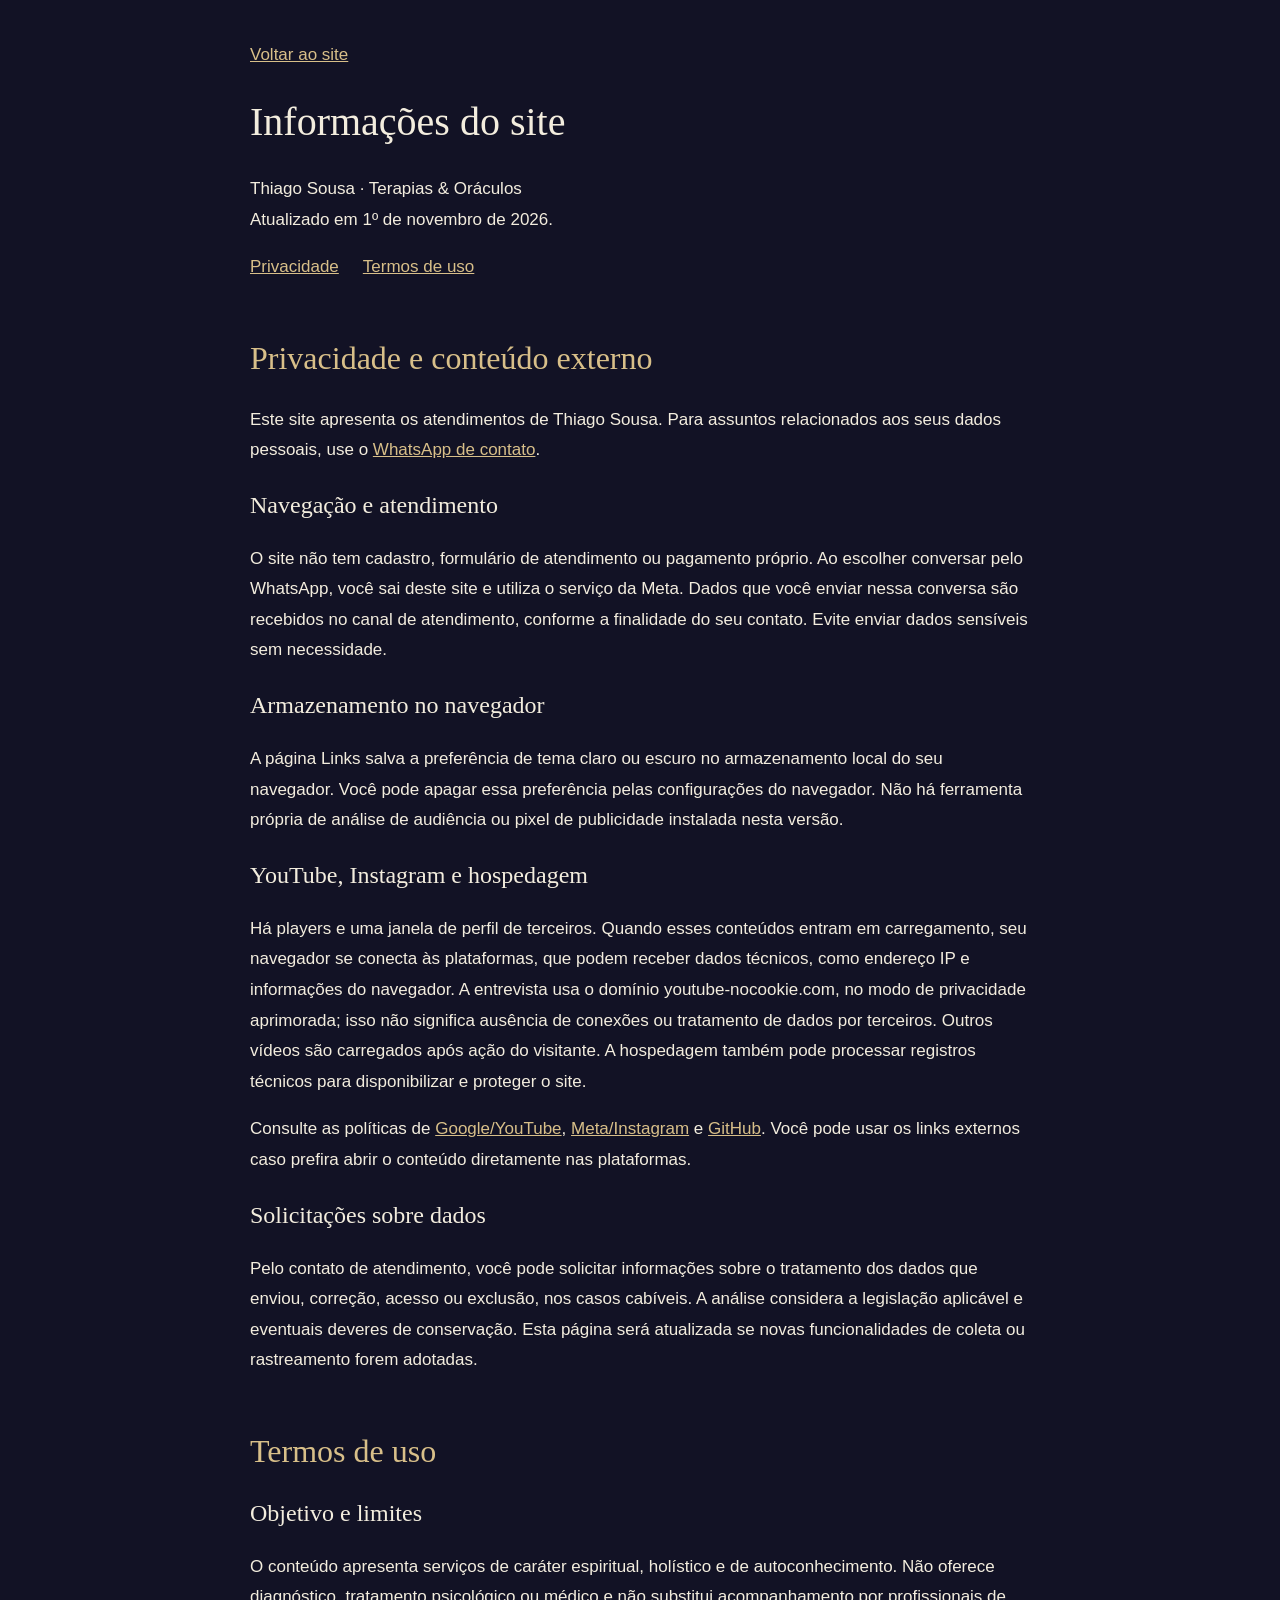
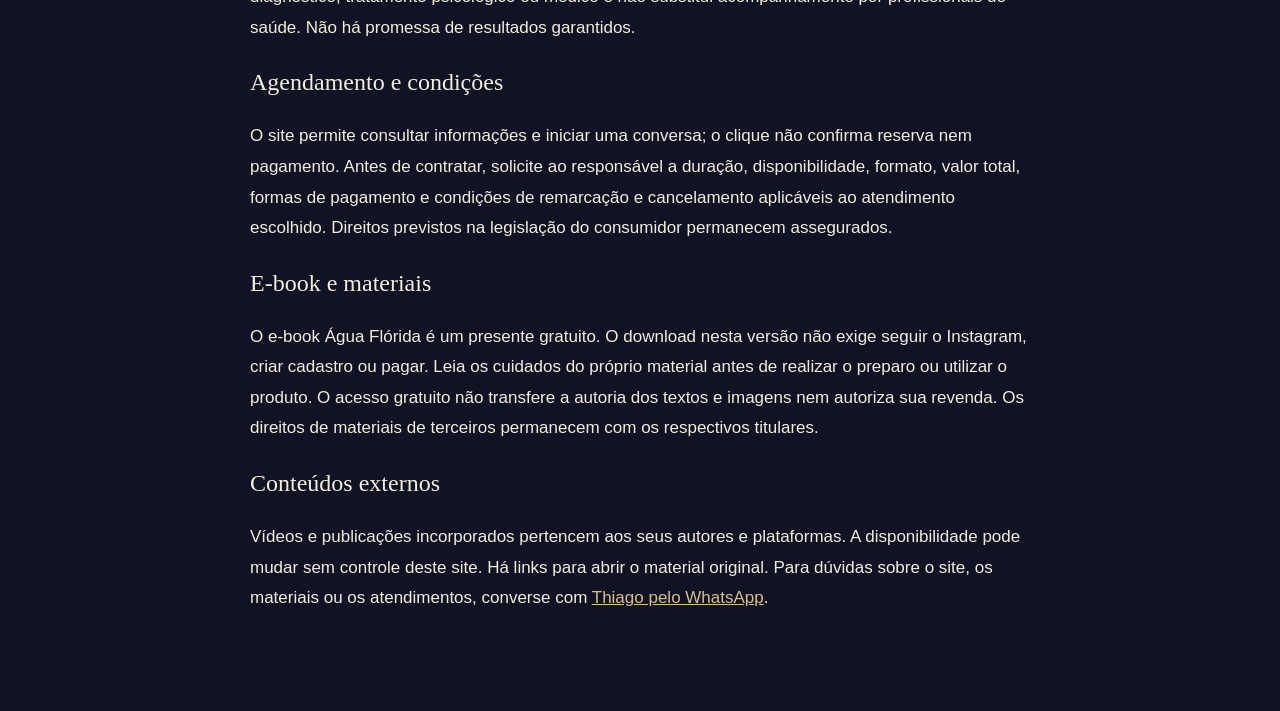
==== informacoes/index.html @ af16b1cb "Usa player nativo nas duas páginas e acrescenta informações de uso e privacidade" ====
<!doctype html><html lang="pt-BR"><head><meta charset="utf-8"><meta name="viewport" content="width=device-width,initial-scale=1"><title>Privacidade e termos | Thiago Sousa</title><meta name="description" content="Informações de privacidade, conteúdo externo e uso do site de Thiago Sousa."><link rel="canonical" href="https://thiagoterapiaseoraculos.github.io/meus-servicos/informacoes/"><style>body{margin:0;background:#121225;color:#f3edde;font:17px/1.8 Arial,sans-serif}main{max-width:780px;margin:auto;padding:40px 24px 80px}h1,h2,h3{font-family:Georgia,serif;line-height:1.25;font-weight:400}h1{font-size:40px}h2{font-size:32px;color:#d8bf89}h3{font-size:24px}a{color:#d8bf89}nav{display:flex;gap:24px;flex-wrap:wrap}a:focus-visible{outline:2px solid #d8bf89;outline-offset:4px}section{margin-top:55px;scroll-margin-top:24px}a{overflow-wrap:anywhere}</style></head><body><main><a href="../">Voltar ao site</a><h1>Informações do site</h1><p>Thiago Sousa · Terapias & Oráculos<br>Atualizado em 1º de novembro de 2026.</p><nav aria-label="Informações"><a href="#privacidade">Privacidade</a><a href="#termos">Termos de uso</a></nav>
<section id="privacidade"><h2>Privacidade e conteúdo externo</h2><p>Este site apresenta os atendimentos de Thiago Sousa. Para assuntos relacionados aos seus dados pessoais, use o <a href="https://wa.me/5561996540065">WhatsApp de contato</a>.</p><h3>Navegação e atendimento</h3><p>O site não tem cadastro, formulário de atendimento ou pagamento próprio. Ao escolher conversar pelo WhatsApp, você sai deste site e utiliza o serviço da Meta. Dados que você enviar nessa conversa são recebidos no canal de atendimento, conforme a finalidade do seu contato. Evite enviar dados sensíveis sem necessidade.</p><h3>Armazenamento no navegador</h3><p>A página Links salva a preferência de tema claro ou escuro no armazenamento local do seu navegador. Você pode apagar essa preferência pelas configurações do navegador. Não há ferramenta própria de análise de audiência ou pixel de publicidade instalada nesta versão.</p><h3>YouTube, Instagram e hospedagem</h3><p>Há players e uma janela de perfil de terceiros. Quando esses conteúdos entram em carregamento, seu navegador se conecta às plataformas, que podem receber dados técnicos, como endereço IP e informações do navegador. A entrevista usa o domínio youtube-nocookie.com, no modo de privacidade aprimorada; isso não significa ausência de conexões ou tratamento de dados por terceiros. Outros vídeos são carregados após ação do visitante. A hospedagem também pode processar registros técnicos para disponibilizar e proteger o site.</p><p>Consulte as políticas de <a href="https://policies.google.com/privacy">Google/YouTube</a>, <a href="https://privacycenter.instagram.com/policy/">Meta/Instagram</a> e <a href="https://docs.github.com/en/site-policy/privacy-policies/github-general-privacy-statement">GitHub</a>. Você pode usar os links externos caso prefira abrir o conteúdo diretamente nas plataformas.</p><h3>Solicitações sobre dados</h3><p>Pelo contato de atendimento, você pode solicitar informações sobre o tratamento dos dados que enviou, correção, acesso ou exclusão, nos casos cabíveis. A análise considera a legislação aplicável e eventuais deveres de conservação. Esta página será atualizada se novas funcionalidades de coleta ou rastreamento forem adotadas.</p></section>
<section id="termos"><h2>Termos de uso</h2><h3>Objetivo e limites</h3><p>O conteúdo apresenta serviços de caráter espiritual, holístico e de autoconhecimento. Não oferece diagnóstico, tratamento psicológico ou médico e não substitui acompanhamento por profissionais de saúde. Não há promessa de resultados garantidos.</p><h3>Agendamento e condições</h3><p>O site permite consultar informações e iniciar uma conversa; o clique não confirma reserva nem pagamento. Antes de contratar, solicite ao responsável a duração, disponibilidade, formato, valor total, formas de pagamento e condições de remarcação e cancelamento aplicáveis ao atendimento escolhido. Direitos previstos na legislação do consumidor permanecem assegurados.</p><h3>E-book e materiais</h3><p>O e-book Água Flórida é um presente gratuito. O download nesta versão não exige seguir o Instagram, criar cadastro ou pagar. Leia os cuidados do próprio material antes de realizar o preparo ou utilizar o produto. O acesso gratuito não transfere a autoria dos textos e imagens nem autoriza sua revenda. Os direitos de materiais de terceiros permanecem com os respectivos titulares.</p><h3>Conteúdos externos</h3><p>Vídeos e publicações incorporados pertencem aos seus autores e plataformas. A disponibilidade pode mudar sem controle deste site. Há links para abrir o material original. Para dúvidas sobre o site, os materiais ou os atendimentos, converse com <a href="https://wa.me/5561996540065">Thiago pelo WhatsApp</a>.</p></section></main></body></html>
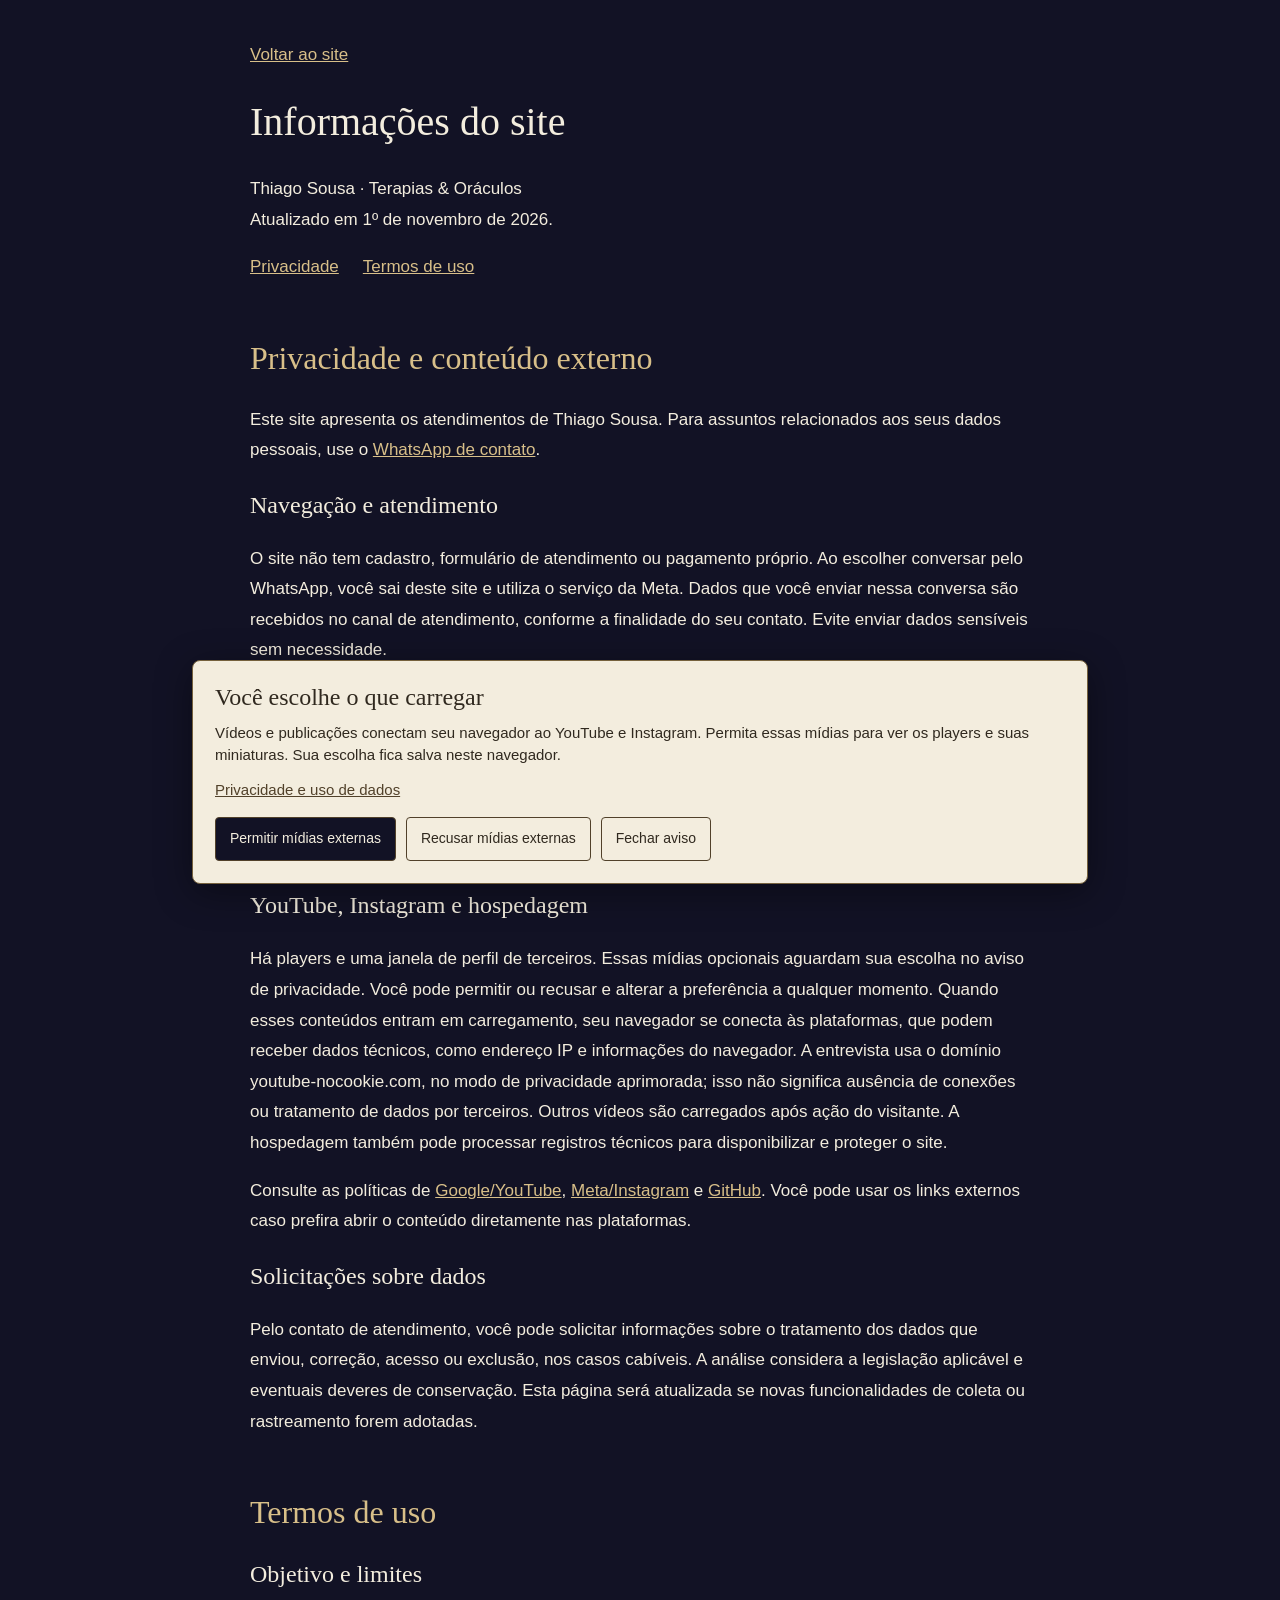
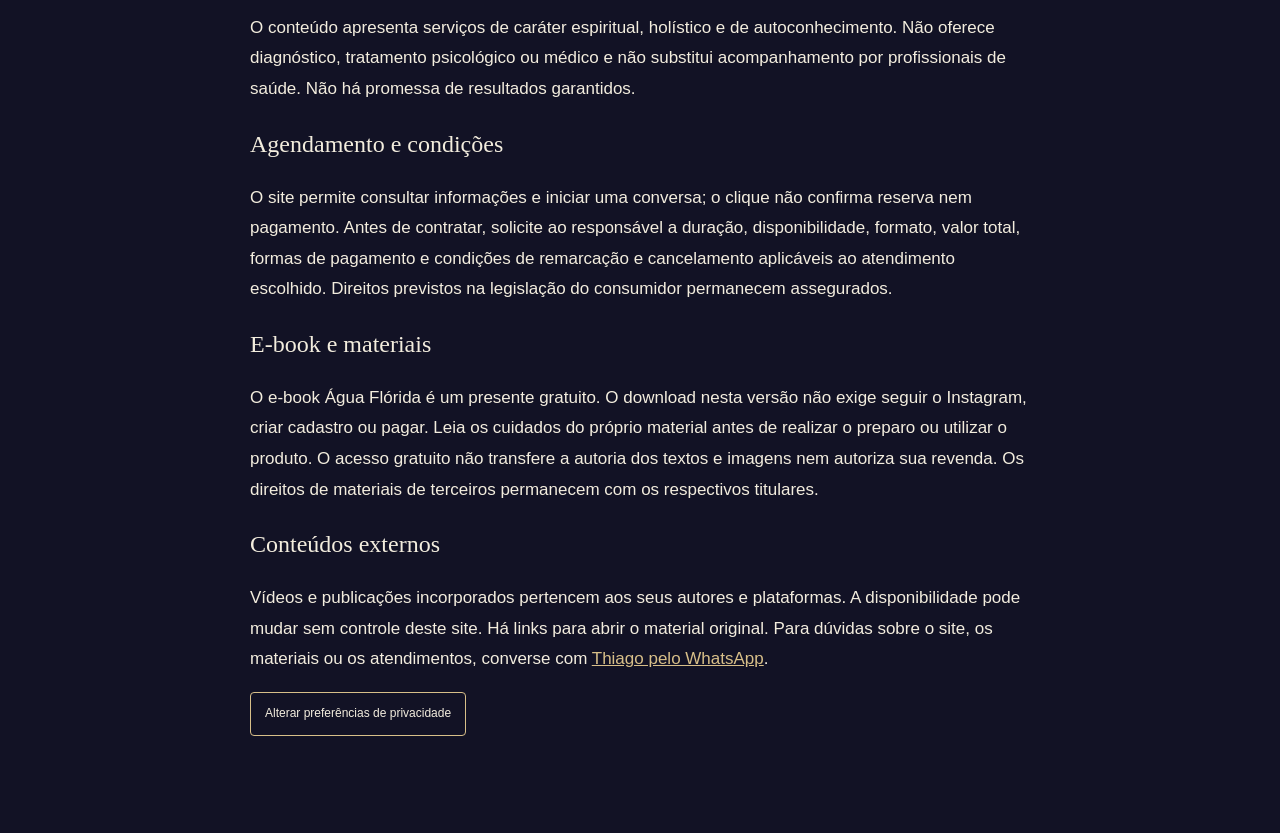
==== commit ffc3d8e9: "Aplica checklist de 19 itens com 404, favicons e preferências reais de privacidade" ====
--- a/informacoes/index.html
+++ b/informacoes/index.html
@@ -1,3 +1,3 @@
-<!doctype html><html lang="pt-BR"><head><meta charset="utf-8"><meta name="viewport" content="width=device-width,initial-scale=1"><title>Privacidade e termos | Thiago Sousa</title><meta name="description" content="Informações de privacidade, conteúdo externo e uso do site de Thiago Sousa."><link rel="canonical" href="https://thiagoterapiaseoraculos.github.io/meus-servicos/informacoes/"><style>body{margin:0;background:#121225;color:#f3edde;font:17px/1.8 Arial,sans-serif}main{max-width:780px;margin:auto;padding:40px 24px 80px}h1,h2,h3{font-family:Georgia,serif;line-height:1.25;font-weight:400}h1{font-size:40px}h2{font-size:32px;color:#d8bf89}h3{font-size:24px}a{color:#d8bf89}nav{display:flex;gap:24px;flex-wrap:wrap}a:focus-visible{outline:2px solid #d8bf89;outline-offset:4px}section{margin-top:55px;scroll-margin-top:24px}a{overflow-wrap:anywhere}</style></head><body><main><a href="../">Voltar ao site</a><h1>Informações do site</h1><p>Thiago Sousa · Terapias & Oráculos<br>Atualizado em 1º de novembro de 2026.</p><nav aria-label="Informações"><a href="#privacidade">Privacidade</a><a href="#termos">Termos de uso</a></nav>
-<section id="privacidade"><h2>Privacidade e conteúdo externo</h2><p>Este site apresenta os atendimentos de Thiago Sousa. Para assuntos relacionados aos seus dados pessoais, use o <a href="https://wa.me/5561996540065">WhatsApp de contato</a>.</p><h3>Navegação e atendimento</h3><p>O site não tem cadastro, formulário de atendimento ou pagamento próprio. Ao escolher conversar pelo WhatsApp, você sai deste site e utiliza o serviço da Meta. Dados que você enviar nessa conversa são recebidos no canal de atendimento, conforme a finalidade do seu contato. Evite enviar dados sensíveis sem necessidade.</p><h3>Armazenamento no navegador</h3><p>A página Links salva a preferência de tema claro ou escuro no armazenamento local do seu navegador. Você pode apagar essa preferência pelas configurações do navegador. Não há ferramenta própria de análise de audiência ou pixel de publicidade instalada nesta versão.</p><h3>YouTube, Instagram e hospedagem</h3><p>Há players e uma janela de perfil de terceiros. Quando esses conteúdos entram em carregamento, seu navegador se conecta às plataformas, que podem receber dados técnicos, como endereço IP e informações do navegador. A entrevista usa o domínio youtube-nocookie.com, no modo de privacidade aprimorada; isso não significa ausência de conexões ou tratamento de dados por terceiros. Outros vídeos são carregados após ação do visitante. A hospedagem também pode processar registros técnicos para disponibilizar e proteger o site.</p><p>Consulte as políticas de <a href="https://policies.google.com/privacy">Google/YouTube</a>, <a href="https://privacycenter.instagram.com/policy/">Meta/Instagram</a> e <a href="https://docs.github.com/en/site-policy/privacy-policies/github-general-privacy-statement">GitHub</a>. Você pode usar os links externos caso prefira abrir o conteúdo diretamente nas plataformas.</p><h3>Solicitações sobre dados</h3><p>Pelo contato de atendimento, você pode solicitar informações sobre o tratamento dos dados que enviou, correção, acesso ou exclusão, nos casos cabíveis. A análise considera a legislação aplicável e eventuais deveres de conservação. Esta página será atualizada se novas funcionalidades de coleta ou rastreamento forem adotadas.</p></section>
-<section id="termos"><h2>Termos de uso</h2><h3>Objetivo e limites</h3><p>O conteúdo apresenta serviços de caráter espiritual, holístico e de autoconhecimento. Não oferece diagnóstico, tratamento psicológico ou médico e não substitui acompanhamento por profissionais de saúde. Não há promessa de resultados garantidos.</p><h3>Agendamento e condições</h3><p>O site permite consultar informações e iniciar uma conversa; o clique não confirma reserva nem pagamento. Antes de contratar, solicite ao responsável a duração, disponibilidade, formato, valor total, formas de pagamento e condições de remarcação e cancelamento aplicáveis ao atendimento escolhido. Direitos previstos na legislação do consumidor permanecem assegurados.</p><h3>E-book e materiais</h3><p>O e-book Água Flórida é um presente gratuito. O download nesta versão não exige seguir o Instagram, criar cadastro ou pagar. Leia os cuidados do próprio material antes de realizar o preparo ou utilizar o produto. O acesso gratuito não transfere a autoria dos textos e imagens nem autoriza sua revenda. Os direitos de materiais de terceiros permanecem com os respectivos titulares.</p><h3>Conteúdos externos</h3><p>Vídeos e publicações incorporados pertencem aos seus autores e plataformas. A disponibilidade pode mudar sem controle deste site. Há links para abrir o material original. Para dúvidas sobre o site, os materiais ou os atendimentos, converse com <a href="https://wa.me/5561996540065">Thiago pelo WhatsApp</a>.</p></section></main></body></html>+<!doctype html><html lang="pt-BR"><head><meta charset="utf-8"><meta name="viewport" content="width=device-width,initial-scale=1"><title>Privacidade e termos | Thiago Sousa</title><meta name="description" content="Informações de privacidade, conteúdo externo e uso do site de Thiago Sousa."><link rel="canonical" href="https://thiagoterapiaseoraculos.github.io/meus-servicos/informacoes/"><style>body{margin:0;background:#121225;color:#f3edde;font:17px/1.8 Arial,sans-serif}main{max-width:780px;margin:auto;padding:40px 24px 80px}h1,h2,h3{font-family:Georgia,serif;line-height:1.25;font-weight:400}h1{font-size:40px}h2{font-size:32px;color:#d8bf89}h3{font-size:24px}a{color:#d8bf89}nav{display:flex;gap:24px;flex-wrap:wrap}a:focus-visible{outline:2px solid #d8bf89;outline-offset:4px}section{margin-top:55px;scroll-margin-top:24px}a{overflow-wrap:anywhere}</style><meta property="og:title" content="Privacidade e termos | Thiago Sousa"><meta property="og:description" content="Conheça as informações de privacidade, mídias externas e uso do site de Thiago Sousa."><meta property="og:image" content="https://thiagoterapiaseoraculos.github.io/meus-servicos/assets/images/perfil/thiago-site-compartilhamento.jpg"><meta property="og:url" content="https://thiagoterapiaseoraculos.github.io/meus-servicos/informacoes/"><meta property="og:type" content="website"><link rel="icon" type="image/png" sizes="32x32" href="../assets/images/marca/favicon-32.png"><link rel="icon" type="image/png" sizes="16x16" href="../assets/images/marca/favicon-16.png"><link rel="apple-touch-icon" sizes="180x180" href="../assets/images/marca/apple-touch-icon.png"><link rel="stylesheet" href="../assets/css/privacidade.css?v=20261101"><script src="../assets/js/privacidade.js?v=20261101" defer></script></head><body><main><a href="../">Voltar ao site</a><h1>Informações do site</h1><p>Thiago Sousa · Terapias & Oráculos<br>Atualizado em 1º de novembro de 2026.</p><nav aria-label="Informações"><a href="#privacidade">Privacidade</a><a href="#termos">Termos de uso</a></nav>
+<section id="privacidade"><h2>Privacidade e conteúdo externo</h2><p>Este site apresenta os atendimentos de Thiago Sousa. Para assuntos relacionados aos seus dados pessoais, use o <a href="https://wa.me/5561996540065">WhatsApp de contato</a>.</p><h3>Navegação e atendimento</h3><p>O site não tem cadastro, formulário de atendimento ou pagamento próprio. Ao escolher conversar pelo WhatsApp, você sai deste site e utiliza o serviço da Meta. Dados que você enviar nessa conversa são recebidos no canal de atendimento, conforme a finalidade do seu contato. Evite enviar dados sensíveis sem necessidade.</p><h3>Armazenamento no navegador</h3><p>O site salva sua escolha sobre mídias externas. A página Links também salva a preferência de tema claro ou escuro no armazenamento local do seu navegador. Você pode apagar essa preferência pelas configurações do navegador. Não há ferramenta própria de análise de audiência ou pixel de publicidade instalada nesta versão.</p><h3>YouTube, Instagram e hospedagem</h3><p>Há players e uma janela de perfil de terceiros. Essas mídias opcionais aguardam sua escolha no aviso de privacidade. Você pode permitir ou recusar e alterar a preferência a qualquer momento. Quando esses conteúdos entram em carregamento, seu navegador se conecta às plataformas, que podem receber dados técnicos, como endereço IP e informações do navegador. A entrevista usa o domínio youtube-nocookie.com, no modo de privacidade aprimorada; isso não significa ausência de conexões ou tratamento de dados por terceiros. Outros vídeos são carregados após ação do visitante. A hospedagem também pode processar registros técnicos para disponibilizar e proteger o site.</p><p>Consulte as políticas de <a href="https://policies.google.com/privacy">Google/YouTube</a>, <a href="https://privacycenter.instagram.com/policy/">Meta/Instagram</a> e <a href="https://docs.github.com/en/site-policy/privacy-policies/github-general-privacy-statement">GitHub</a>. Você pode usar os links externos caso prefira abrir o conteúdo diretamente nas plataformas.</p><h3>Solicitações sobre dados</h3><p>Pelo contato de atendimento, você pode solicitar informações sobre o tratamento dos dados que enviou, correção, acesso ou exclusão, nos casos cabíveis. A análise considera a legislação aplicável e eventuais deveres de conservação. Esta página será atualizada se novas funcionalidades de coleta ou rastreamento forem adotadas.</p></section>
+<section id="termos"><h2>Termos de uso</h2><h3>Objetivo e limites</h3><p>O conteúdo apresenta serviços de caráter espiritual, holístico e de autoconhecimento. Não oferece diagnóstico, tratamento psicológico ou médico e não substitui acompanhamento por profissionais de saúde. Não há promessa de resultados garantidos.</p><h3>Agendamento e condições</h3><p>O site permite consultar informações e iniciar uma conversa; o clique não confirma reserva nem pagamento. Antes de contratar, solicite ao responsável a duração, disponibilidade, formato, valor total, formas de pagamento e condições de remarcação e cancelamento aplicáveis ao atendimento escolhido. Direitos previstos na legislação do consumidor permanecem assegurados.</p><h3>E-book e materiais</h3><p>O e-book Água Flórida é um presente gratuito. O download nesta versão não exige seguir o Instagram, criar cadastro ou pagar. Leia os cuidados do próprio material antes de realizar o preparo ou utilizar o produto. O acesso gratuito não transfere a autoria dos textos e imagens nem autoriza sua revenda. Os direitos de materiais de terceiros permanecem com os respectivos titulares.</p><h3>Conteúdos externos</h3><p>Vídeos e publicações incorporados pertencem aos seus autores e plataformas. A disponibilidade pode mudar sem controle deste site. Há links para abrir o material original. Para dúvidas sobre o site, os materiais ou os atendimentos, converse com <a href="https://wa.me/5561996540065">Thiago pelo WhatsApp</a>.</p></section><p><button class="media-preferences" type="button" data-media-preferences>Alterar preferências de privacidade</button></p></main></body></html>
--- a/assets/css/privacidade.css
+++ b/assets/css/privacidade.css
@@ -0,0 +1 @@
+.media-blocked{display:none!important}.media-placeholder-host{position:relative;min-height:150px}.media-placeholder{position:absolute;inset:0;display:flex;align-items:center;justify-content:center;padding:16px;background:#18172d;color:#f3edde;text-align:center}.media-placeholder button,.media-preferences{font:inherit;border:1px solid #d8bf89;background:#121225;color:#f3edde;padding:10px 14px;min-height:44px;cursor:pointer;border-radius:4px}.media-placeholder button{max-width:100%}.instagram-profile-window.media-placeholder-host{min-height:500px}.privacy-banner{position:fixed;bottom:16px;left:16px;right:16px;max-width:850px;margin:auto;z-index:1000;background:#f3edde;color:#30291f;padding:22px;border:1px solid #75613d;border-radius:8px;box-shadow:0 8px 36px #0006;font:15px/1.5 Arial,sans-serif}.privacy-banner[hidden]{display:none}.privacy-banner h2{font:24px/1.2 Georgia,serif;margin:0 0 10px;color:#30291f;letter-spacing:0}.privacy-banner p{margin:0 0 12px}.privacy-banner a{color:#51412a;text-decoration:underline}.privacy-banner>div{display:flex;flex-wrap:wrap;gap:10px;margin-top:16px}.privacy-banner button{font:14px/1.4 Arial,sans-serif;min-height:44px;padding:10px 14px;border:1px solid #51412a;border-radius:4px;background:transparent;color:#30291f;cursor:pointer}.privacy-banner button:first-child{background:#121225;color:#f3edde}.privacy-banner button:focus-visible,.media-placeholder button:focus-visible,.media-preferences:focus-visible{outline:2px solid #887040;outline-offset:3px}.media-load-status{font-size:12px;line-height:1.4;margin:8px 0;color:inherit}.media-preferences{font-size:12px}.interview-screen>.media-load-status,.links-interview-screen>.media-load-status{position:absolute;bottom:4px;left:6px;background:#121225;color:#f3edde;padding:4px;pointer-events:none}@media(max-width:500px){.privacy-banner{padding:16px;bottom:8px;left:8px;right:8px;font-size:13px}.privacy-banner h2{font-size:21px}.privacy-banner button{font-size:13px}.privacy-banner>div{gap:8px}}
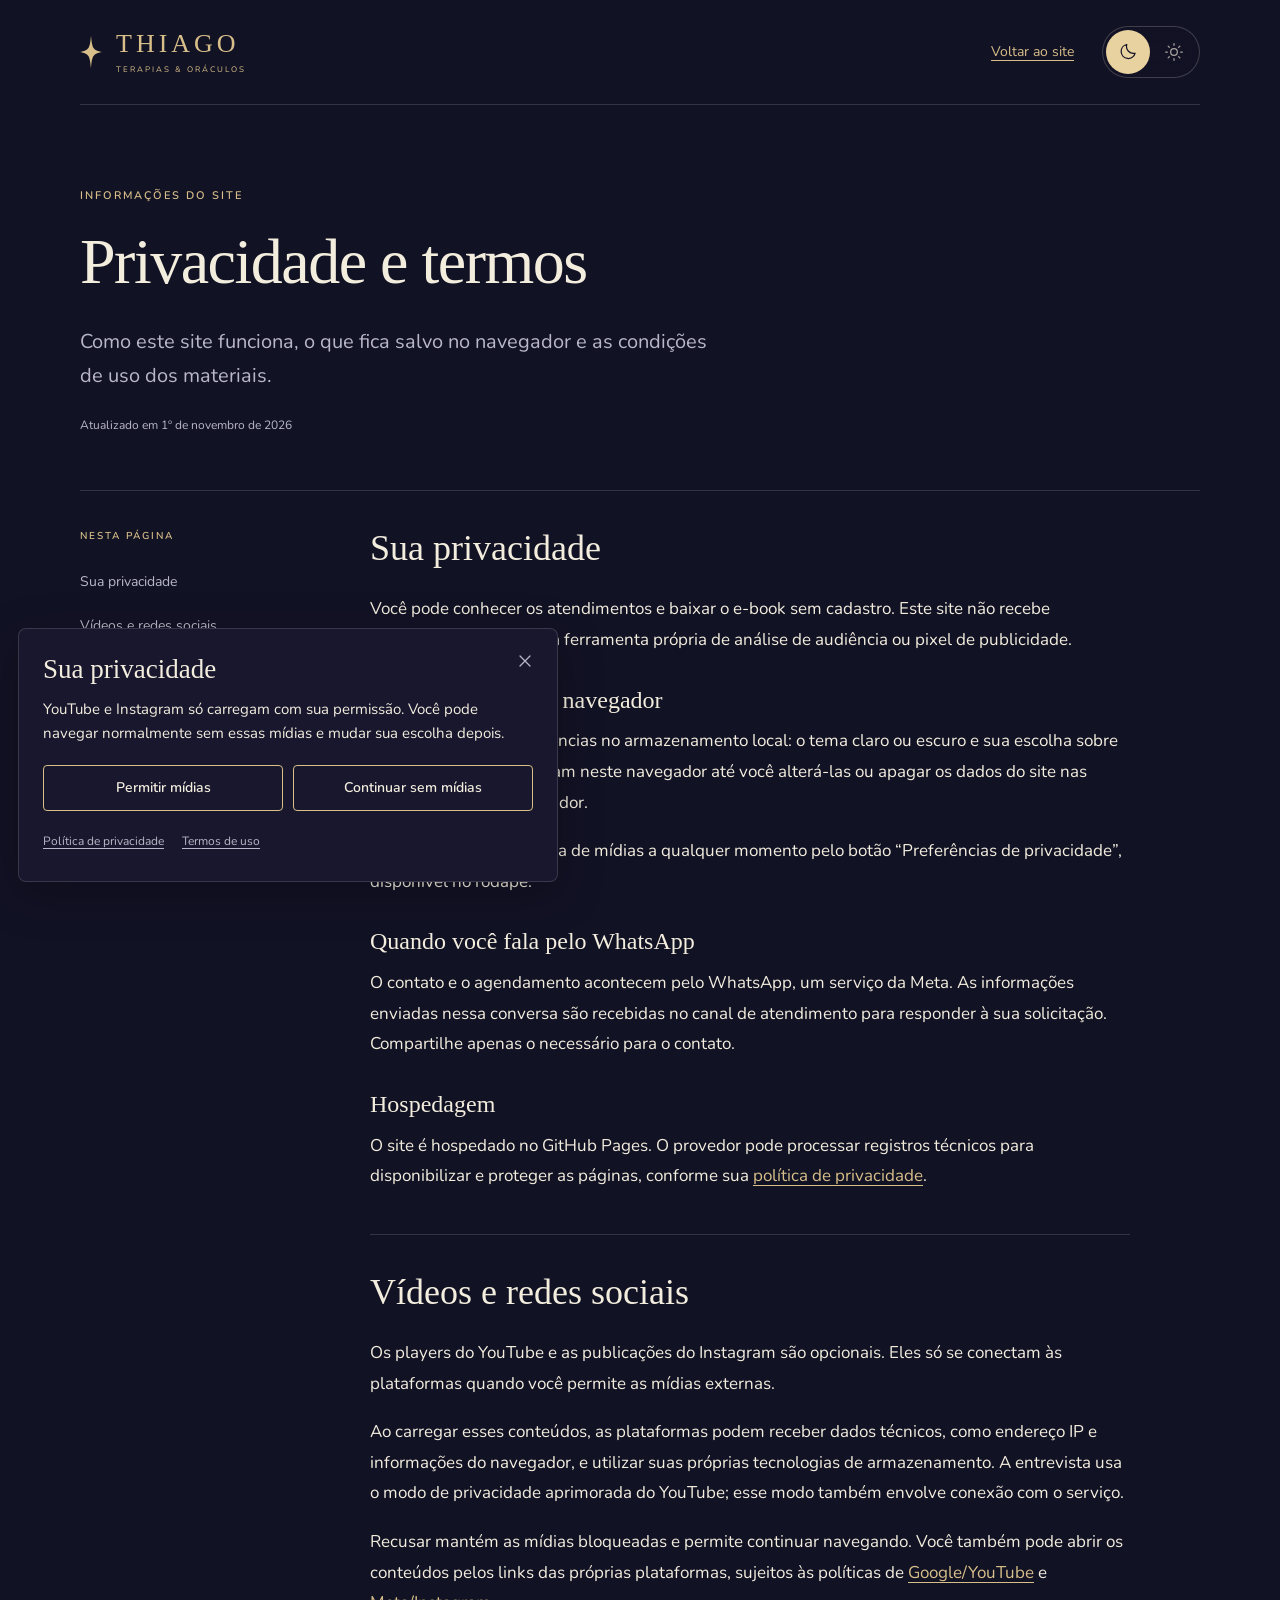
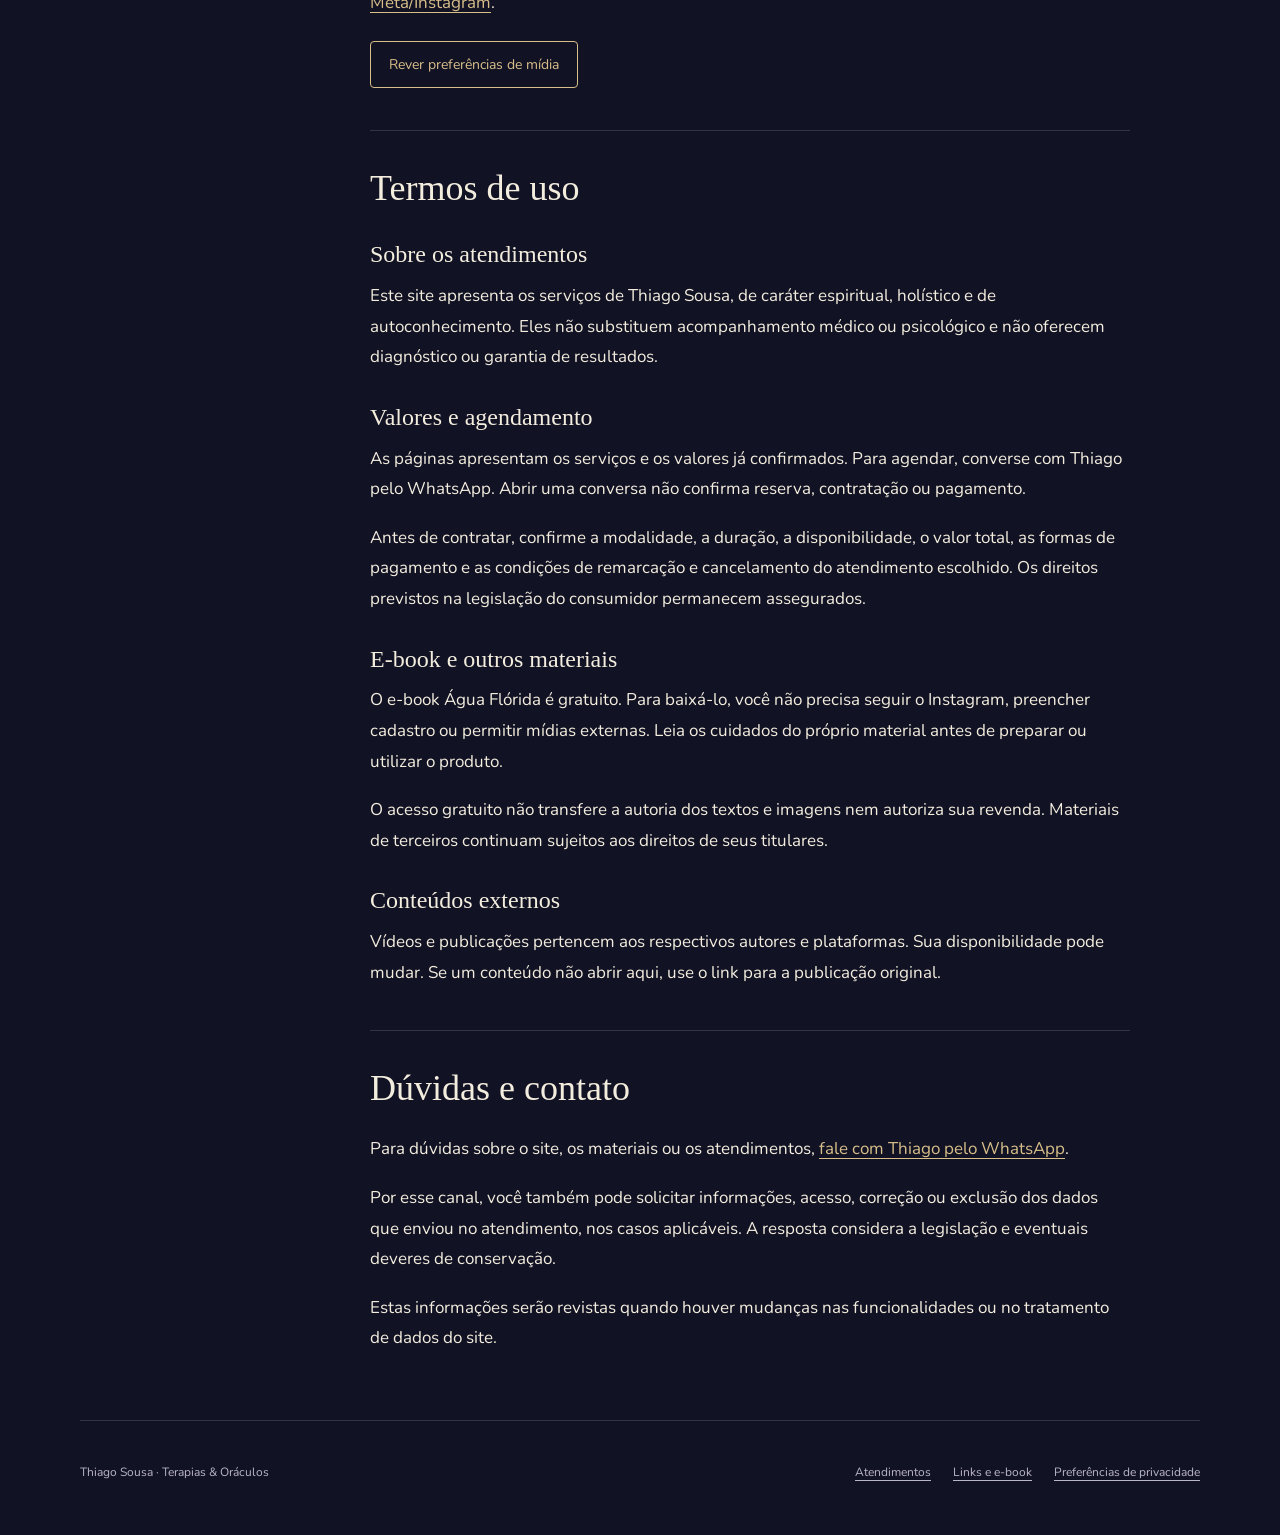
==== commit 96d7fd3a: "Corrige privacidade e publica tema opcional e navegação compacta Mantém o escuro como padrão, adicio" ====
--- a/informacoes/index.html
+++ b/informacoes/index.html
@@ -1,3 +1,101 @@
-<!doctype html><html lang="pt-BR"><head><meta charset="utf-8"><meta name="viewport" content="width=device-width,initial-scale=1"><title>Privacidade e termos | Thiago Sousa</title><meta name="description" content="Informações de privacidade, conteúdo externo e uso do site de Thiago Sousa."><link rel="canonical" href="https://thiagoterapiaseoraculos.github.io/meus-servicos/informacoes/"><style>body{margin:0;background:#121225;color:#f3edde;font:17px/1.8 Arial,sans-serif}main{max-width:780px;margin:auto;padding:40px 24px 80px}h1,h2,h3{font-family:Georgia,serif;line-height:1.25;font-weight:400}h1{font-size:40px}h2{font-size:32px;color:#d8bf89}h3{font-size:24px}a{color:#d8bf89}nav{display:flex;gap:24px;flex-wrap:wrap}a:focus-visible{outline:2px solid #d8bf89;outline-offset:4px}section{margin-top:55px;scroll-margin-top:24px}a{overflow-wrap:anywhere}</style><meta property="og:title" content="Privacidade e termos | Thiago Sousa"><meta property="og:description" content="Conheça as informações de privacidade, mídias externas e uso do site de Thiago Sousa."><meta property="og:image" content="https://thiagoterapiaseoraculos.github.io/meus-servicos/assets/images/perfil/thiago-site-compartilhamento.jpg"><meta property="og:url" content="https://thiagoterapiaseoraculos.github.io/meus-servicos/informacoes/"><meta property="og:type" content="website"><link rel="icon" type="image/png" sizes="32x32" href="../assets/images/marca/favicon-32.png"><link rel="icon" type="image/png" sizes="16x16" href="../assets/images/marca/favicon-16.png"><link rel="apple-touch-icon" sizes="180x180" href="../assets/images/marca/apple-touch-icon.png"><link rel="stylesheet" href="../assets/css/privacidade.css?v=20261101"><script src="../assets/js/privacidade.js?v=20261101" defer></script></head><body><main><a href="../">Voltar ao site</a><h1>Informações do site</h1><p>Thiago Sousa · Terapias & Oráculos<br>Atualizado em 1º de novembro de 2026.</p><nav aria-label="Informações"><a href="#privacidade">Privacidade</a><a href="#termos">Termos de uso</a></nav>
-<section id="privacidade"><h2>Privacidade e conteúdo externo</h2><p>Este site apresenta os atendimentos de Thiago Sousa. Para assuntos relacionados aos seus dados pessoais, use o <a href="https://wa.me/5561996540065">WhatsApp de contato</a>.</p><h3>Navegação e atendimento</h3><p>O site não tem cadastro, formulário de atendimento ou pagamento próprio. Ao escolher conversar pelo WhatsApp, você sai deste site e utiliza o serviço da Meta. Dados que você enviar nessa conversa são recebidos no canal de atendimento, conforme a finalidade do seu contato. Evite enviar dados sensíveis sem necessidade.</p><h3>Armazenamento no navegador</h3><p>O site salva sua escolha sobre mídias externas. A página Links também salva a preferência de tema claro ou escuro no armazenamento local do seu navegador. Você pode apagar essa preferência pelas configurações do navegador. Não há ferramenta própria de análise de audiência ou pixel de publicidade instalada nesta versão.</p><h3>YouTube, Instagram e hospedagem</h3><p>Há players e uma janela de perfil de terceiros. Essas mídias opcionais aguardam sua escolha no aviso de privacidade. Você pode permitir ou recusar e alterar a preferência a qualquer momento. Quando esses conteúdos entram em carregamento, seu navegador se conecta às plataformas, que podem receber dados técnicos, como endereço IP e informações do navegador. A entrevista usa o domínio youtube-nocookie.com, no modo de privacidade aprimorada; isso não significa ausência de conexões ou tratamento de dados por terceiros. Outros vídeos são carregados após ação do visitante. A hospedagem também pode processar registros técnicos para disponibilizar e proteger o site.</p><p>Consulte as políticas de <a href="https://policies.google.com/privacy">Google/YouTube</a>, <a href="https://privacycenter.instagram.com/policy/">Meta/Instagram</a> e <a href="https://docs.github.com/en/site-policy/privacy-policies/github-general-privacy-statement">GitHub</a>. Você pode usar os links externos caso prefira abrir o conteúdo diretamente nas plataformas.</p><h3>Solicitações sobre dados</h3><p>Pelo contato de atendimento, você pode solicitar informações sobre o tratamento dos dados que enviou, correção, acesso ou exclusão, nos casos cabíveis. A análise considera a legislação aplicável e eventuais deveres de conservação. Esta página será atualizada se novas funcionalidades de coleta ou rastreamento forem adotadas.</p></section>
-<section id="termos"><h2>Termos de uso</h2><h3>Objetivo e limites</h3><p>O conteúdo apresenta serviços de caráter espiritual, holístico e de autoconhecimento. Não oferece diagnóstico, tratamento psicológico ou médico e não substitui acompanhamento por profissionais de saúde. Não há promessa de resultados garantidos.</p><h3>Agendamento e condições</h3><p>O site permite consultar informações e iniciar uma conversa; o clique não confirma reserva nem pagamento. Antes de contratar, solicite ao responsável a duração, disponibilidade, formato, valor total, formas de pagamento e condições de remarcação e cancelamento aplicáveis ao atendimento escolhido. Direitos previstos na legislação do consumidor permanecem assegurados.</p><h3>E-book e materiais</h3><p>O e-book Água Flórida é um presente gratuito. O download nesta versão não exige seguir o Instagram, criar cadastro ou pagar. Leia os cuidados do próprio material antes de realizar o preparo ou utilizar o produto. O acesso gratuito não transfere a autoria dos textos e imagens nem autoriza sua revenda. Os direitos de materiais de terceiros permanecem com os respectivos titulares.</p><h3>Conteúdos externos</h3><p>Vídeos e publicações incorporados pertencem aos seus autores e plataformas. A disponibilidade pode mudar sem controle deste site. Há links para abrir o material original. Para dúvidas sobre o site, os materiais ou os atendimentos, converse com <a href="https://wa.me/5561996540065">Thiago pelo WhatsApp</a>.</p></section><p><button class="media-preferences" type="button" data-media-preferences>Alterar preferências de privacidade</button></p></main></body></html>+<!doctype html>
+<html lang="pt-BR">
+<head>
+  <meta charset="utf-8">
+  <meta name="viewport" content="width=device-width,initial-scale=1">
+  <meta name="theme-color" content="#121225">
+  <title>Privacidade e termos | Thiago Sousa</title>
+  <meta name="description" content="Saiba como funcionam as preferências de privacidade, os conteúdos externos e o uso dos materiais de Thiago Sousa.">
+  <link rel="canonical" href="https://thiagoterapiaseoraculos.github.io/meus-servicos/informacoes/">
+  <meta property="og:title" content="Privacidade e termos | Thiago Sousa">
+  <meta property="og:description" content="Informações sobre privacidade, mídias externas, atendimentos e materiais gratuitos.">
+  <meta property="og:image" content="https://thiagoterapiaseoraculos.github.io/meus-servicos/assets/images/perfil/thiago-site-compartilhamento.jpg">
+  <meta property="og:url" content="https://thiagoterapiaseoraculos.github.io/meus-servicos/informacoes/">
+  <meta property="og:type" content="website">
+  <link rel="icon" href="../assets/images/marca/estrela.svg" type="image/svg+xml">
+  <link rel="icon" type="image/png" sizes="32x32" href="../assets/images/marca/favicon-32.png">
+  <link rel="icon" type="image/png" sizes="16x16" href="../assets/images/marca/favicon-16.png">
+  <link rel="apple-touch-icon" sizes="180x180" href="../assets/images/marca/apple-touch-icon.png">
+  <script src="../assets/js/tema.js?v=20261101-lote1"></script>
+  <link rel="stylesheet" href="../assets/css/informacoes.css?v=20261101-informacoes1">
+  <link rel="stylesheet" href="../assets/css/privacidade.css?v=20261101-privacidade2">
+  <link rel="stylesheet" href="../assets/css/tema.css?v=20261101-lote1">
+  <script src="../assets/js/privacidade.js?v=20261101-privacidade2" defer></script>
+</head>
+<body class="info-page">
+  <a class="skip-link" href="#conteudo">Pular para o conteúdo</a>
+  <header class="info-header">
+    <a class="info-brand" href="../" aria-label="Thiago Terapias e Oráculos, início">
+      <svg viewBox="0 0 40 60" aria-hidden="true"><path d="M20 0C18 24 16 27 0 30c16 3 18 6 20 30 2-24 4-27 20-30C24 27 22 24 20 0Z" fill="currentColor"/></svg>
+      <span>THIAGO<small>TERAPIAS &amp; ORÁCULOS</small></span>
+    </a>
+    <div class="info-header-actions">
+      <a class="back-link" href="../">Voltar ao site</a>
+      <div class="site-theme-switch" role="radiogroup" aria-label="Aparência do site">
+        <button aria-label="Tema escuro" type="button" role="radio" aria-checked="true" tabindex="0" data-theme-choice="escuro"><svg viewBox="0 0 24 24" aria-hidden="true"><path d="M20.5 13.5A8.5 8.5 0 0 1 10.5 3a8.5 8.5 0 1 0 10 10.5Z"/></svg></button>
+        <button aria-label="Tema claro" type="button" role="radio" aria-checked="false" tabindex="-1" data-theme-choice="claro"><svg viewBox="0 0 24 24" aria-hidden="true"><circle cx="12" cy="12" r="4"/><path d="M12 2v2m0 16v2M2 12h2m16 0h2M5 5l1.4 1.4m11.2 11.2L19 19M5 19l1.4-1.4M17.6 6.4 19 5"/></svg></button>
+      </div>
+    </div>
+  </header>
+  <main id="conteudo" class="info-main">
+    <div class="info-intro">
+      <p class="info-eyebrow">INFORMAÇÕES DO SITE</p>
+      <h1>Privacidade e termos</h1>
+      <p class="info-lead">Como este site funciona, o que fica salvo no navegador e as condições de uso dos materiais.</p>
+      <p class="info-updated">Atualizado em <time datetime="2026-11-01">1º de novembro de 2026</time></p>
+    </div>
+    <div class="info-layout">
+      <nav class="info-nav" aria-label="Nesta página">
+        <span>NESTA PÁGINA</span>
+        <a href="#privacidade">Sua privacidade</a>
+        <a href="#midias">Vídeos e redes sociais</a>
+        <a href="#termos">Termos de uso</a>
+        <a href="#contato">Dúvidas e contato</a>
+      </nav>
+      <div class="info-content">
+        <section id="privacidade" aria-labelledby="privacidade-title">
+          <h2 id="privacidade-title">Sua privacidade</h2>
+          <p>Você pode conhecer os atendimentos e baixar o e-book sem cadastro. Este site não recebe pagamentos e não utiliza ferramenta própria de análise de audiência ou pixel de publicidade.</p>
+          <h3>O que fica salvo no navegador</h3>
+          <p>Guardamos duas preferências no armazenamento local: o tema claro ou escuro e sua escolha sobre mídias externas. Elas ficam neste navegador até você alterá-las ou apagar os dados do site nas configurações do navegador.</p>
+          <p>Você pode rever a escolha de mídias a qualquer momento pelo botão “Preferências de privacidade”, disponível no rodapé.</p>
+          <h3>Quando você fala pelo WhatsApp</h3>
+          <p>O contato e o agendamento acontecem pelo WhatsApp, um serviço da Meta. As informações enviadas nessa conversa são recebidas no canal de atendimento para responder à sua solicitação. Compartilhe apenas o necessário para o contato.</p>
+          <h3>Hospedagem</h3>
+          <p>O site é hospedado no GitHub Pages. O provedor pode processar registros técnicos para disponibilizar e proteger as páginas, conforme sua <a href="https://docs.github.com/en/site-policy/privacy-policies/github-general-privacy-statement">política de privacidade</a>.</p>
+        </section>
+        <section id="midias" aria-labelledby="midias-title">
+          <h2 id="midias-title">Vídeos e redes sociais</h2>
+          <p>Os players do YouTube e as publicações do Instagram são opcionais. Eles só se conectam às plataformas quando você permite as mídias externas.</p>
+          <p>Ao carregar esses conteúdos, as plataformas podem receber dados técnicos, como endereço IP e informações do navegador, e utilizar suas próprias tecnologias de armazenamento. A entrevista usa o modo de privacidade aprimorada do YouTube; esse modo também envolve conexão com o serviço.</p>
+          <p>Recusar mantém as mídias bloqueadas e permite continuar navegando. Você também pode abrir os conteúdos pelos links das próprias plataformas, sujeitos às políticas de <a href="https://policies.google.com/privacy">Google/YouTube</a> e <a href="https://privacycenter.instagram.com/policy/">Meta/Instagram</a>.</p>
+          <button class="info-button" type="button" data-media-preferences>Rever preferências de mídia</button>
+        </section>
+        <section id="termos" aria-labelledby="termos-title">
+          <h2 id="termos-title">Termos de uso</h2>
+          <h3>Sobre os atendimentos</h3>
+          <p>Este site apresenta os serviços de Thiago Sousa, de caráter espiritual, holístico e de autoconhecimento. Eles não substituem acompanhamento médico ou psicológico e não oferecem diagnóstico ou garantia de resultados.</p>
+          <h3>Valores e agendamento</h3>
+          <p>As páginas apresentam os serviços e os valores já confirmados. Para agendar, converse com Thiago pelo WhatsApp. Abrir uma conversa não confirma reserva, contratação ou pagamento.</p>
+          <p>Antes de contratar, confirme a modalidade, a duração, a disponibilidade, o valor total, as formas de pagamento e as condições de remarcação e cancelamento do atendimento escolhido. Os direitos previstos na legislação do consumidor permanecem assegurados.</p>
+          <h3>E-book e outros materiais</h3>
+          <p>O e-book Água Flórida é gratuito. Para baixá-lo, você não precisa seguir o Instagram, preencher cadastro ou permitir mídias externas. Leia os cuidados do próprio material antes de preparar ou utilizar o produto.</p>
+          <p>O acesso gratuito não transfere a autoria dos textos e imagens nem autoriza sua revenda. Materiais de terceiros continuam sujeitos aos direitos de seus titulares.</p>
+          <h3>Conteúdos externos</h3>
+          <p>Vídeos e publicações pertencem aos respectivos autores e plataformas. Sua disponibilidade pode mudar. Se um conteúdo não abrir aqui, use o link para a publicação original.</p>
+        </section>
+        <section id="contato" aria-labelledby="contato-title">
+          <h2 id="contato-title">Dúvidas e contato</h2>
+          <p>Para dúvidas sobre o site, os materiais ou os atendimentos, <a href="https://wa.me/5561996540065">fale com Thiago pelo WhatsApp</a>.</p>
+          <p>Por esse canal, você também pode solicitar informações, acesso, correção ou exclusão dos dados que enviou no atendimento, nos casos aplicáveis. A resposta considera a legislação e eventuais deveres de conservação.</p>
+          <p>Estas informações serão revistas quando houver mudanças nas funcionalidades ou no tratamento de dados do site.</p>
+        </section>
+      </div>
+    </div>
+  </main>
+  <footer class="info-footer">
+    <span>Thiago Sousa · Terapias &amp; Oráculos</span>
+    <nav aria-label="Rodapé"><a href="../#atendimentos">Atendimentos</a><a href="../links/">Links e e-book</a><button type="button" data-media-preferences>Preferências de privacidade</button></nav>
+  </footer>
+</body>
+</html>
--- a/assets/css/informacoes.css
+++ b/assets/css/informacoes.css
@@ -0,0 +1,45 @@
+@font-face{font-family:Nunito;src:url('../fonts/nunito-regular.woff2') format('woff2');font-display:swap;font-weight:400}
+@font-face{font-family:Nunito;src:url('../fonts/nunito-semibold.woff2') format('woff2');font-display:swap;font-weight:600}
+*{box-sizing:border-box}
+html{scroll-behavior:smooth;scroll-padding-top:24px}
+body{margin:0;background:var(--page-bg,#121225);color:var(--page-text,#f3edde);font:17px/1.8 Nunito,Arial,sans-serif}
+a{color:var(--page-accent,#d8bf89);text-underline-offset:4px;overflow-wrap:anywhere}
+button{font:inherit;cursor:pointer}
+a:focus-visible,button:focus-visible{outline:2px solid var(--page-focus,#d8bf89);outline-offset:5px}
+.skip-link{position:absolute;left:20px;top:-100px;z-index:10;background:var(--page-bg,#121225);padding:12px 18px}
+.skip-link:focus{top:10px}
+.info-header,.info-main,.info-footer{width:min(1120px,calc(100% - 80px));margin-inline:auto}
+.info-header{display:flex;justify-content:space-between;align-items:center;gap:24px;padding-block:26px;border-bottom:1px solid var(--page-line,#ffffff24)}
+.info-brand{display:flex;align-items:center;gap:14px;text-decoration:none;flex-shrink:0}
+.info-brand svg{width:22px;height:36px}
+.info-brand>span{font:26px/1.2 Georgia,serif;letter-spacing:4px}
+.info-brand small{display:block;font:8px/1.5 Nunito,Arial,sans-serif;letter-spacing:2px;margin-top:5px}
+.info-header-actions{display:flex;align-items:center;gap:28px}
+.back-link{display:inline-flex;align-items:center;min-height:44px;font-size:14px}
+.info-intro{padding:70px 0 54px;max-width:760px}
+.info-eyebrow,.info-nav>span{color:var(--page-accent,#d8bf89);font-size:11px;font-weight:600;letter-spacing:2px}
+h1,h2,h3{font-family:Georgia,serif;font-weight:400;line-height:1.2;text-wrap:balance}
+h1{font-size:clamp(38px,5.4vw,64px);margin:18px 0 24px;letter-spacing:-1.5px}
+.info-lead{font-size:20px;line-height:1.7;max-width:650px;margin:0;color:var(--page-muted,#b9b7c7)}
+.info-updated{font-size:12px;margin:22px 0 0;color:var(--page-muted,#b9b7c7)}
+.info-layout{display:grid;grid-template-columns:220px minmax(0,760px);gap:70px;border-top:1px solid var(--page-line,#ffffff24)}
+.info-nav{align-self:start;position:sticky;top:24px;display:flex;flex-direction:column;align-items:start;padding-top:36px}
+.info-nav>span{font-size:10px;margin-bottom:14px}
+.info-nav a{font-size:14px;min-height:44px;display:flex;align-items:center;text-decoration:none;color:var(--page-muted,#b9b7c7)}
+.info-nav a:hover{color:var(--page-accent,#d8bf89);text-decoration:underline}
+.info-content{min-width:0}
+.info-content section{padding:36px 0 42px;border-bottom:1px solid var(--page-line,#ffffff24);scroll-margin-top:24px}
+.info-content section:last-child{border-bottom:0}
+h2{font-size:36px;margin:0 0 24px}
+h3{font-size:24px;margin:30px 0 12px}
+.info-content p{margin:0 0 18px}
+.info-content p:last-child{margin-bottom:0}
+.info-button{display:inline-flex;align-items:center;justify-content:center;min-height:44px;border:1px solid var(--page-accent,#d8bf89);border-radius:4px;background:transparent;color:var(--page-accent,#d8bf89);padding:10px 18px;margin-top:4px;font-size:14px}
+.info-button:hover{background:var(--page-soft,#222137)}
+.info-footer{display:flex;justify-content:space-between;align-items:center;gap:24px;padding-block:30px 40px;margin-top:24px;border-top:1px solid var(--page-line,#ffffff24);color:var(--page-muted,#b9b7c7);font-size:12px}
+.info-footer nav{display:flex;align-items:center;flex-wrap:wrap;gap:12px 22px}
+.info-footer a,.info-footer button{display:inline-flex;align-items:center;min-height:44px;color:inherit;font:inherit}
+.info-footer button{border:0;background:transparent;padding:0;text-decoration:underline;text-underline-offset:4px}
+@media(max-width:800px){.info-header,.info-main,.info-footer{width:calc(100% - 40px)}.info-header{flex-wrap:wrap;padding-block:22px;gap:16px}.info-header-actions{gap:18px;flex-wrap:wrap}.info-intro{padding:44px 0 36px}.info-lead{font-size:18px}.info-layout{grid-template-columns:minmax(0,1fr);gap:0}.info-nav{position:static;flex-direction:row;flex-wrap:wrap;gap:0 22px;padding-block:18px;border-bottom:1px solid var(--page-line,#ffffff24)}.info-nav>span{width:100%;margin-bottom:8px}.info-content section{padding-block:30px 34px}h2{font-size:31px}h3{font-size:23px}.info-footer{align-items:start;flex-direction:column;gap:12px}}
+@media(max-width:380px){.info-header-actions{width:100%;justify-content:space-between}.info-nav{gap:0 15px}.info-nav a{font-size:13px}h1{font-size:36px}.info-lead{font-size:17px}}
+@media(prefers-reduced-motion:reduce){html{scroll-behavior:auto}}
--- a/assets/css/privacidade.css
+++ b/assets/css/privacidade.css
@@ -1 +1,202 @@
-.media-blocked{display:none!important}.media-placeholder-host{position:relative;min-height:150px}.media-placeholder{position:absolute;inset:0;display:flex;align-items:center;justify-content:center;padding:16px;background:#18172d;color:#f3edde;text-align:center}.media-placeholder button,.media-preferences{font:inherit;border:1px solid #d8bf89;background:#121225;color:#f3edde;padding:10px 14px;min-height:44px;cursor:pointer;border-radius:4px}.media-placeholder button{max-width:100%}.instagram-profile-window.media-placeholder-host{min-height:500px}.privacy-banner{position:fixed;bottom:16px;left:16px;right:16px;max-width:850px;margin:auto;z-index:1000;background:#f3edde;color:#30291f;padding:22px;border:1px solid #75613d;border-radius:8px;box-shadow:0 8px 36px #0006;font:15px/1.5 Arial,sans-serif}.privacy-banner[hidden]{display:none}.privacy-banner h2{font:24px/1.2 Georgia,serif;margin:0 0 10px;color:#30291f;letter-spacing:0}.privacy-banner p{margin:0 0 12px}.privacy-banner a{color:#51412a;text-decoration:underline}.privacy-banner>div{display:flex;flex-wrap:wrap;gap:10px;margin-top:16px}.privacy-banner button{font:14px/1.4 Arial,sans-serif;min-height:44px;padding:10px 14px;border:1px solid #51412a;border-radius:4px;background:transparent;color:#30291f;cursor:pointer}.privacy-banner button:first-child{background:#121225;color:#f3edde}.privacy-banner button:focus-visible,.media-placeholder button:focus-visible,.media-preferences:focus-visible{outline:2px solid #887040;outline-offset:3px}.media-load-status{font-size:12px;line-height:1.4;margin:8px 0;color:inherit}.media-preferences{font-size:12px}.interview-screen>.media-load-status,.links-interview-screen>.media-load-status{position:absolute;bottom:4px;left:6px;background:#121225;color:#f3edde;padding:4px;pointer-events:none}@media(max-width:500px){.privacy-banner{padding:16px;bottom:8px;left:8px;right:8px;font-size:13px}.privacy-banner h2{font-size:21px}.privacy-banner button{font-size:13px}.privacy-banner>div{gap:8px}}
+:root {
+  --privacy-surface: var(--page-surface, #18172d);
+  --privacy-text: var(--page-text, #f3edde);
+  --privacy-muted: var(--page-muted, #cbc6d0);
+  --privacy-accent: var(--page-accent, #d8bf89);
+  --privacy-border: var(--page-line, #d8bf8970);
+  --privacy-hover: var(--page-soft, #d8bf8914);
+}
+[data-theme="claro"] {
+  --privacy-surface: var(--page-surface, #fffaf0);
+  --privacy-text: var(--page-text, #252437);
+  --privacy-muted: var(--page-muted, #5d5661);
+  --privacy-accent: var(--page-accent, #765b2c);
+  --privacy-border: var(--page-line, #9d885e);
+  --privacy-hover: var(--page-soft, #765b2c0d);
+}
+.media-blocked { display: none !important; }
+.media-placeholder-host { position: relative; min-height: 220px; }
+.media-placeholder {
+  position: absolute;
+  inset: 0;
+  display: flex;
+  flex-direction: column;
+  align-items: center;
+  justify-content: center;
+  gap: 10px;
+  padding: 20px;
+  background: var(--privacy-surface);
+  color: var(--privacy-text);
+  text-align: center;
+  font: 14px/1.5 Nunito, Arial, sans-serif;
+}
+.media-placeholder p { margin: 0; max-width: 36ch; }
+.media-placeholder .media-placeholder-title { font-weight: 600; color: var(--privacy-accent); }
+.media-placeholder a { color: var(--privacy-accent); text-decoration: underline; text-underline-offset: 3px; min-height: 24px; }
+.media-placeholder button,
+.media-preferences,
+.media-recovery-actions button,
+.media-recovery-actions a {
+  display: inline-flex;
+  align-items: center;
+  justify-content: center;
+  min-height: 44px;
+  padding: 10px 14px;
+  border: 1px solid var(--privacy-border);
+  border-radius: 4px;
+  background: var(--privacy-surface);
+  color: var(--privacy-text);
+  font: inherit;
+  cursor: pointer;
+}
+.media-placeholder button { max-width: 100%; }
+.media-preferences { font-size: 13px; line-height: 1.5; }
+.instagram-profile-window.media-placeholder-host { min-height: 220px; }
+.interview-screen.media-placeholder-host,
+.links-interview-screen.media-placeholder-host { min-height: 0; }
+.privacy-banner,
+dialog.privacy-dialog {
+  box-sizing: border-box;
+  border: 1px solid var(--privacy-border);
+  border-radius: 8px;
+  background: var(--privacy-surface);
+  color: var(--privacy-text);
+  box-shadow: 0 12px 45px #0004;
+  font: 15px/1.6 Nunito, Arial, sans-serif;
+  text-align: left;
+}
+.privacy-banner {
+  position: fixed;
+  bottom: max(18px, env(safe-area-inset-bottom));
+  left: 18px;
+  right: 18px;
+  width: calc(100% - 36px);
+  max-width: 540px;
+  margin: 0 auto 0 0;
+  padding: 24px;
+  z-index: 1000;
+}
+.privacy-banner[hidden] { display: none; }
+.privacy-banner h2,
+.privacy-dialog h2 {
+  margin: 0 34px 12px 0;
+  color: var(--privacy-text);
+  font: 400 27px/1.2 Georgia, 'Times New Roman', serif;
+  letter-spacing: 0;
+}
+.privacy-banner p,
+.privacy-dialog p { margin: 0 0 16px; }
+.privacy-dialog .privacy-eyebrow {
+  margin-bottom: 10px;
+  color: var(--privacy-accent);
+  font-size: 10px;
+  font-weight: 600;
+  letter-spacing: 1.6px;
+}
+dialog.privacy-dialog {
+  position: fixed;
+  inset: 0;
+  width: min(560px, calc(100% - 32px));
+  max-width: 560px;
+  max-height: calc(100dvh - 32px);
+  margin: auto;
+  padding: 30px;
+  overflow: auto;
+  overscroll-behavior: contain;
+}
+.privacy-dialog::backdrop { background: #080815b8; backdrop-filter: blur(3px); }
+.privacy-dialog-open { overflow: hidden; }
+.privacy-actions { display: grid; grid-template-columns: 1fr 1fr; gap: 10px; margin: 20px 0 14px; }
+.privacy-actions button {
+  min-height: 46px;
+  padding: 11px 13px;
+  border: 1px solid var(--privacy-accent);
+  border-radius: 4px;
+  background: transparent;
+  color: var(--privacy-text);
+  font: 600 14px/1.4 Nunito, Arial, sans-serif;
+  cursor: pointer;
+  transition: background-color .15s;
+}
+.privacy-actions button:hover,
+.privacy-close:hover,
+.media-placeholder button:hover,
+.media-preferences:hover,
+.media-recovery-actions button:hover { background: var(--privacy-hover); }
+.privacy-close {
+  position: absolute;
+  top: 10px;
+  right: 10px;
+  display: grid;
+  place-items: center;
+  width: 44px;
+  height: 44px;
+  padding: 10px;
+  border: 0;
+  border-radius: 4px;
+  background: transparent;
+  color: var(--privacy-muted);
+  cursor: pointer;
+}
+.privacy-close svg { width: 20px; height: 20px; fill: none; stroke: currentColor; stroke-width: 1.5; stroke-linecap: round; }
+.privacy-links { display: flex; flex-wrap: wrap; gap: 4px 18px; margin: 0; }
+.privacy-links a {
+  display: inline-flex;
+  align-items: center;
+  min-height: 32px;
+  color: var(--privacy-muted);
+  font-size: 12px;
+  line-height: 1.5;
+  text-decoration: underline;
+  text-underline-offset: 3px;
+  overflow-wrap: anywhere;
+}
+.privacy-current { color: var(--privacy-accent); font-size: 13px; }
+.privacy-banner button:focus-visible,
+.privacy-banner a:focus-visible,
+.privacy-dialog button:focus-visible,
+.privacy-dialog a:focus-visible,
+.media-placeholder button:focus-visible,
+.media-placeholder a:focus-visible,
+.media-preferences:focus-visible,
+.media-recovery-actions button:focus-visible,
+.media-recovery-actions a:focus-visible { outline: 2px solid var(--page-focus, var(--privacy-accent)); outline-offset: 4px; }
+.media-feedback {
+  position: absolute;
+  bottom: 8px;
+  left: 8px;
+  right: 8px;
+  z-index: 1;
+  width: fit-content;
+  max-width: calc(100% - 16px);
+  padding: 5px 9px;
+  border-radius: 4px;
+  background: var(--privacy-surface);
+  color: var(--privacy-text);
+  font: 12px/1.5 Nunito, Arial, sans-serif;
+}
+.media-feedback .media-load-status { margin: 0; }
+.media-recovery { border: 1px solid var(--privacy-border); padding: 12px; }
+.media-recovery-actions { display: flex; flex-wrap: wrap; align-items: center; gap: 8px; margin-top: 8px; }
+.media-recovery-actions button,
+.media-recovery-actions a { font-size: 12px; padding: 7px 10px; text-decoration: none; }
+@media (max-width: 700px) {
+  .interview-screen .media-placeholder,
+  .links-interview-screen .media-placeholder { gap: 6px; padding: 12px; font-size: 13px; }
+  .interview-screen .media-placeholder p:not(.media-placeholder-title),
+  .links-interview-screen .media-placeholder p:not(.media-placeholder-title) { display: none; }
+}
+@media (max-width: 500px) {
+  .privacy-banner { bottom: max(10px, env(safe-area-inset-bottom)); left: 10px; right: 10px; width: calc(100% - 20px); padding: 20px; font-size: 14px; }
+  .privacy-banner h2,
+  .privacy-dialog h2 { font-size: 25px; }
+  .privacy-actions { grid-template-columns: 1fr; gap: 8px; margin-top: 17px; }
+  .privacy-actions button { min-height: 44px; }
+  dialog.privacy-dialog { padding: 24px 20px; }
+  .privacy-links { gap: 0 16px; }
+  .media-placeholder { gap: 8px; padding: 16px; font-size: 13px; }
+}
+@media (prefers-reduced-motion: reduce) {
+  .privacy-actions button { transition: none; }
+  dialog.privacy-dialog { scroll-behavior: auto; }
+}
--- a/assets/css/tema.css
+++ b/assets/css/tema.css
@@ -0,0 +1,340 @@
+/* Aparência compartilhada: as artes mantêm suas cores originais nos dois temas. */
+:root {
+  color-scheme: dark;
+  --page-bg: #121225;
+  --page-text: #f3edde;
+  --page-muted: #b9b7c7;
+  --page-accent: #d8bf89;
+  --page-line: #ffffff24;
+  --page-surface: #18172d;
+  --page-soft: #d8bf8912;
+  --page-focus: #d8bf89;
+  --page-button-bg: #d8bf89;
+  --page-button-text: #121225;
+  --page-button-hover: #e5d1aa;
+}
+
+:root[data-theme="claro"] {
+  color-scheme: light;
+  --page-bg: #f3edde;
+  --page-text: #19172b;
+  --page-muted: #5e5a63;
+  --page-accent: #76603a;
+  --page-line: #1b19352b;
+  --page-surface: #faf6ed;
+  --page-soft: #7963420c;
+  --page-focus: #76603a;
+  --page-button-bg: #19172b;
+  --page-button-text: #f3edde;
+  --page-button-hover: #353149;
+}
+
+.site-page,
+.error-page {
+  --ink: var(--page-bg);
+  --navy: var(--page-surface);
+  --cream: var(--page-text);
+  --muted: var(--page-muted);
+  --gold: var(--page-accent);
+  --line: var(--page-line);
+  background: var(--page-bg);
+  color: var(--page-text);
+}
+
+/* Mesmo seletor de lua e sol usado sobre a fotografia da página Links. */
+.site-theme-switch {
+  display: inline-flex;
+  align-items: center;
+  flex-shrink: 0;
+  gap: 2px;
+  padding: 3px;
+  border: 1px solid #f3edde35;
+  border-radius: 30px;
+  background: #121225b8;
+  color: #f3edde;
+  backdrop-filter: blur(9px);
+}
+
+.site-theme-switch button {
+  display: grid;
+  place-items: center;
+  width: 44px;
+  height: 44px;
+  min-width: 44px;
+  min-height: 44px;
+  padding: 0;
+  border: 0;
+  border-radius: 50%;
+  background: transparent;
+  color: #f3eddeaa;
+  font: 600 12px/1.3 Nunito, Arial, sans-serif;
+  cursor: pointer;
+  touch-action: manipulation;
+}
+
+.site-theme-switch button[aria-checked="true"] {
+  background: #e8d2a0;
+  color: #121225;
+}
+
+.site-theme-switch button:hover:not([aria-checked="true"]) {
+  background: #f3edde12;
+  color: #f3edde;
+}
+
+.site-theme-switch button:focus-visible {
+  outline: 2px solid var(--page-focus);
+  outline-offset: 4px;
+}
+
+.site-theme-switch svg {
+  width: 20px;
+  height: 20px;
+  fill: none;
+  stroke: currentColor;
+  stroke-width: 1.5;
+  stroke-linecap: round;
+  stroke-linejoin: round;
+}
+
+.theme-switch [data-theme-choice] {
+  width: 44px;
+  height: 44px;
+}
+
+/* Fundo e texto mudam juntos: interpolar só o fundo prejudica o contraste na troca. */
+.links-page .link-card {
+  transition: border-color .15s;
+}
+
+/* Navegação de seções e preferência de aparência permanecem visíveis no celular. */
+.site-page .site-header {
+  display: grid;
+  grid-template-columns: auto minmax(0, 1fr) auto;
+  column-gap: 28px;
+}
+
+.site-page .site-header nav {
+  justify-content: flex-end;
+  gap: 24px;
+}
+
+.site-page .site-header nav > a {
+  display: inline-flex;
+  align-items: center;
+  min-height: 44px;
+  white-space: nowrap;
+}
+
+.site-page .header-tools {
+  display: flex;
+  align-items: center;
+  gap: 14px;
+}
+
+.site-page .site-header .nav-contact {
+  min-height: 44px;
+  white-space: nowrap;
+}
+
+.site-page .primary,
+.error-page .primary,
+.site-page .mobile-contact,
+.site-page .offerings-tabs button[aria-selected="true"] {
+  background: var(--page-button-bg);
+  color: var(--page-button-text);
+}
+
+.site-page .primary:hover,
+.error-page .primary:hover,
+.site-page .mobile-contact:hover {
+  background: var(--page-button-hover);
+  color: var(--page-button-text);
+}
+
+/* Os cartões naturais continuam com as combinações aprovadas de fundo e texto. */
+.site-page .service:not(.sand) {
+  --ink: #121225;
+  --cream: #f3edde;
+  --muted: #c1becd;
+  --gold: #d8bf89;
+  --line: #ffffff25;
+  color: #f3edde;
+}
+
+:root[data-theme="claro"] .site-page .nav-contact,
+:root[data-theme="claro"] .site-page .choice-button {
+  border-color: #76603a80;
+}
+
+:root[data-theme="claro"] .site-page .text-link {
+  border-bottom-color: #76603a66;
+}
+
+:root[data-theme="claro"] .site-page .contact {
+  border-color: var(--page-line);
+  background: radial-gradient(ellipse at 50% 100%, #e5d8bc80, transparent 75%), var(--page-surface);
+}
+
+:root[data-theme="claro"] .site-page .offerings-tabs,
+:root[data-theme="claro"] .site-page .catalog-group,
+:root[data-theme="claro"] .site-page .testimonial {
+  background: var(--page-surface);
+  border-color: var(--page-line);
+}
+
+:root[data-theme="claro"] .site-page .catalog-package {
+  background: #eae3d4;
+  border-color: #76603a66;
+}
+
+:root[data-theme="claro"] .site-page .price-list > div,
+:root[data-theme="claro"] .site-page .faq summary {
+  border-bottom-color: var(--page-line);
+}
+
+:root[data-theme="claro"] .site-page .service:not(.sand) .price-list > div {
+  border-bottom-color: #ffffff25;
+}
+
+:root[data-theme="claro"] .site-page .service.sand .price-list > div {
+  border-bottom-color: #30291f30;
+}
+
+:root[data-theme="claro"] .site-page .youtube-feature,
+:root[data-theme="claro"] .site-page .interview-feature,
+:root[data-theme="claro"] .site-page .ebook-invitation {
+  border-color: var(--page-line);
+}
+
+:root[data-theme="claro"] .site-page .youtube-cover {
+  background: radial-gradient(ellipse at 100% 0, #e0d3b8a0, transparent 65%), #eee7d9;
+  color: var(--page-text);
+  border-color: var(--page-line);
+}
+
+:root[data-theme="claro"] .site-page .youtube-cover::before,
+:root[data-theme="claro"] .site-page .youtube-cover::after {
+  border-color: #76603a33;
+}
+
+:root[data-theme="claro"] .site-page .youtube-play > svg,
+:root[data-theme="claro"] .site-page .feedback-arrow,
+:root[data-theme="claro"] .site-page .feedback-play {
+  border-color: #76603a80;
+}
+
+:root[data-theme="claro"] .site-page .feedback-arrow:hover {
+  background: var(--page-soft);
+}
+
+:root[data-theme="claro"] .site-page .testimonial-track {
+  scrollbar-color: #76603a80 transparent;
+}
+
+:root[data-theme="claro"] .site-page .social-type {
+  color: #f3edde;
+}
+
+:root[data-theme="claro"] .site-page .social-play {
+  background: var(--page-button-bg);
+  color: var(--page-button-text);
+}
+
+:root[data-theme="claro"] .site-page .interview-poster-copy {
+  background: linear-gradient(135deg, #e7ddc9, #faf6ed);
+}
+
+:root[data-theme="claro"] .site-page .interview-play {
+  background: #faf6edf2;
+  color: var(--page-text);
+}
+
+:root[data-theme="claro"] .site-page .copyright {
+  color: var(--page-muted);
+}
+
+.site-page dialog,
+.error-page dialog {
+  overscroll-behavior: contain;
+}
+
+:root[data-theme="claro"] .site-page dialog:not(.privacy-dialog) {
+  border-color: #76603a80;
+}
+
+@media (min-width: 701px) and (max-width: 1100px) {
+  .site-page .site-header {
+    grid-template-columns: 1fr auto;
+    row-gap: 12px;
+  }
+
+  .site-page .site-header nav {
+    grid-column: 1 / -1;
+    grid-row: 2;
+    justify-content: flex-start;
+    gap: 28px;
+  }
+
+  .site-page .header-tools {
+    grid-column: 2;
+    grid-row: 1;
+  }
+}
+
+@media (max-width: 700px) {
+  .site-page .site-header {
+    grid-template-columns: minmax(0, 1fr) auto;
+    gap: 8px 14px;
+    padding-block: 18px 14px;
+  }
+
+  .site-page .site-header > .wordmark {
+    grid-column: 1;
+    grid-row: 1;
+  }
+
+  .site-page .header-tools {
+    display: contents;
+  }
+
+  .site-page .header-tools .nav-contact {
+    grid-column: 2;
+    grid-row: 1;
+    justify-self: end;
+  }
+
+  .site-page .header-tools .site-theme-switch {
+    grid-column: 1 / -1;
+    grid-row: 3;
+    justify-self: end;
+  }
+
+  .site-page .site-header nav {
+    grid-column: 1 / -1;
+    grid-row: 2;
+    justify-content: space-between;
+    gap: 8px;
+    width: 100%;
+  }
+
+  .site-page .site-header nav > a {
+    font-size: 12px;
+  }
+}
+
+@media (max-width: 360px) {
+  .site-page .site-header nav {
+    gap: 4px;
+  }
+
+  .site-page .site-header nav > a {
+    font-size: 11px;
+  }
+}
+
+@media (prefers-reduced-motion: reduce) {
+  .site-theme-switch button {
+    transition: none;
+  }
+}
